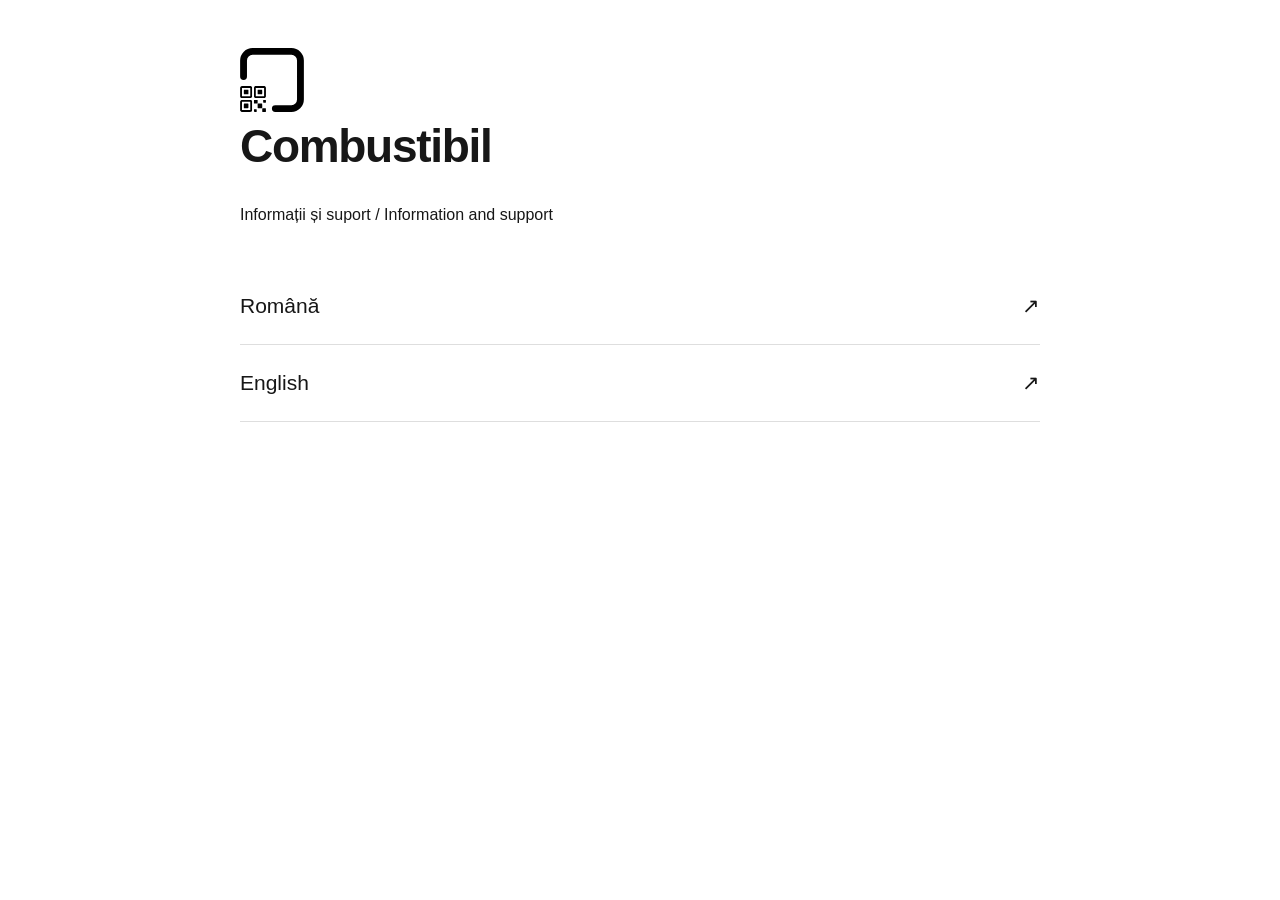
==== index.html @ 28104352 "Publish bilingual Combustibil legal and support pages" ====
<!doctype html><html lang="ro"><head><meta charset="utf-8"><meta name="viewport" content="width=device-width, initial-scale=1"><title>Combustibil — Informații / Information</title><link rel="stylesheet" href="styles.css"><link rel="icon" href="logo.svg" type="image/svg+xml"></head><body><main><img src="logo.svg" alt="" width="64" height="64"><h1>Combustibil</h1><p>Informații și suport / Information and support</p><ul class="pages"><li><a href="ro/index.html" lang="ro">Română <span aria-hidden="true">↗</span></a></li><li><a href="en/index.html" lang="en">English <span aria-hidden="true">↗</span></a></li></ul></main></body></html>
---- styles.css ----
:root{font-family:-apple-system,BlinkMacSystemFont,"Segoe UI",sans-serif;color:#171717;background:#fff;font-synthesis:none;line-height:1.7;color-scheme:light}*{box-sizing:border-box}body{margin:0}header,nav,main,footer{width:min(100% - 48px,800px);margin-inline:auto}header{display:flex;align-items:center;justify-content:space-between;gap:24px;padding:32px 0}a{color:inherit;text-underline-offset:4px;overflow-wrap:anywhere}a:hover{text-decoration-thickness:2px}a:focus-visible{outline:3px solid #171717;outline-offset:5px;border-radius:2px}.brand{display:flex;align-items:center;gap:12px;font-size:21px;font-weight:750;letter-spacing:-.5px;text-decoration:none}.brand img{object-fit:contain}.language{font-size:14px}nav{display:flex;flex-wrap:wrap;gap:12px 24px;border-block:1px solid #dedede;padding:15px 0;font-size:14px}nav a{text-decoration:none}nav a[aria-current]{font-weight:750;text-decoration:underline}main{padding:48px 0 64px;min-height:60vh}h1{font-size:clamp(30px,5.5vw,46px);line-height:1.15;letter-spacing:-1.3px;font-weight:750;margin:0 0 28px;text-wrap:balance}h2{font-size:22px;line-height:1.35;letter-spacing:-.35px;margin:38px 0 12px}p{margin:0 0 18px;overflow-wrap:anywhere}.intro{font-size:20px;max-width:620px}.pages{padding:0;list-style:none;margin:40px 0}.pages li{border-bottom:1px solid #dedede}.pages a{display:flex;justify-content:space-between;gap:20px;padding:20px 0;font-size:21px;text-decoration:none}.pages a:hover{text-decoration:underline}footer{border-top:1px solid #dedede;padding:24px 0 40px;font-size:13px}footer p{margin-bottom:5px}.skip{position:absolute;left:24px;top:-100px;background:white;padding:8px 16px}.skip:focus{top:8px;z-index:2}@media(max-width:480px){header,nav,main,footer{width:calc(100% - 40px)}header{padding:24px 0}main{padding-top:32px}nav{gap:10px 20px}h2{font-size:20px}}@media print{header,nav,.skip,.language,footer{display:none}main{width:100%;padding:0}h1{font-size:26pt}h2{break-after:avoid;font-size:16pt}p{orphans:3;widows:3}a{text-decoration:none}}
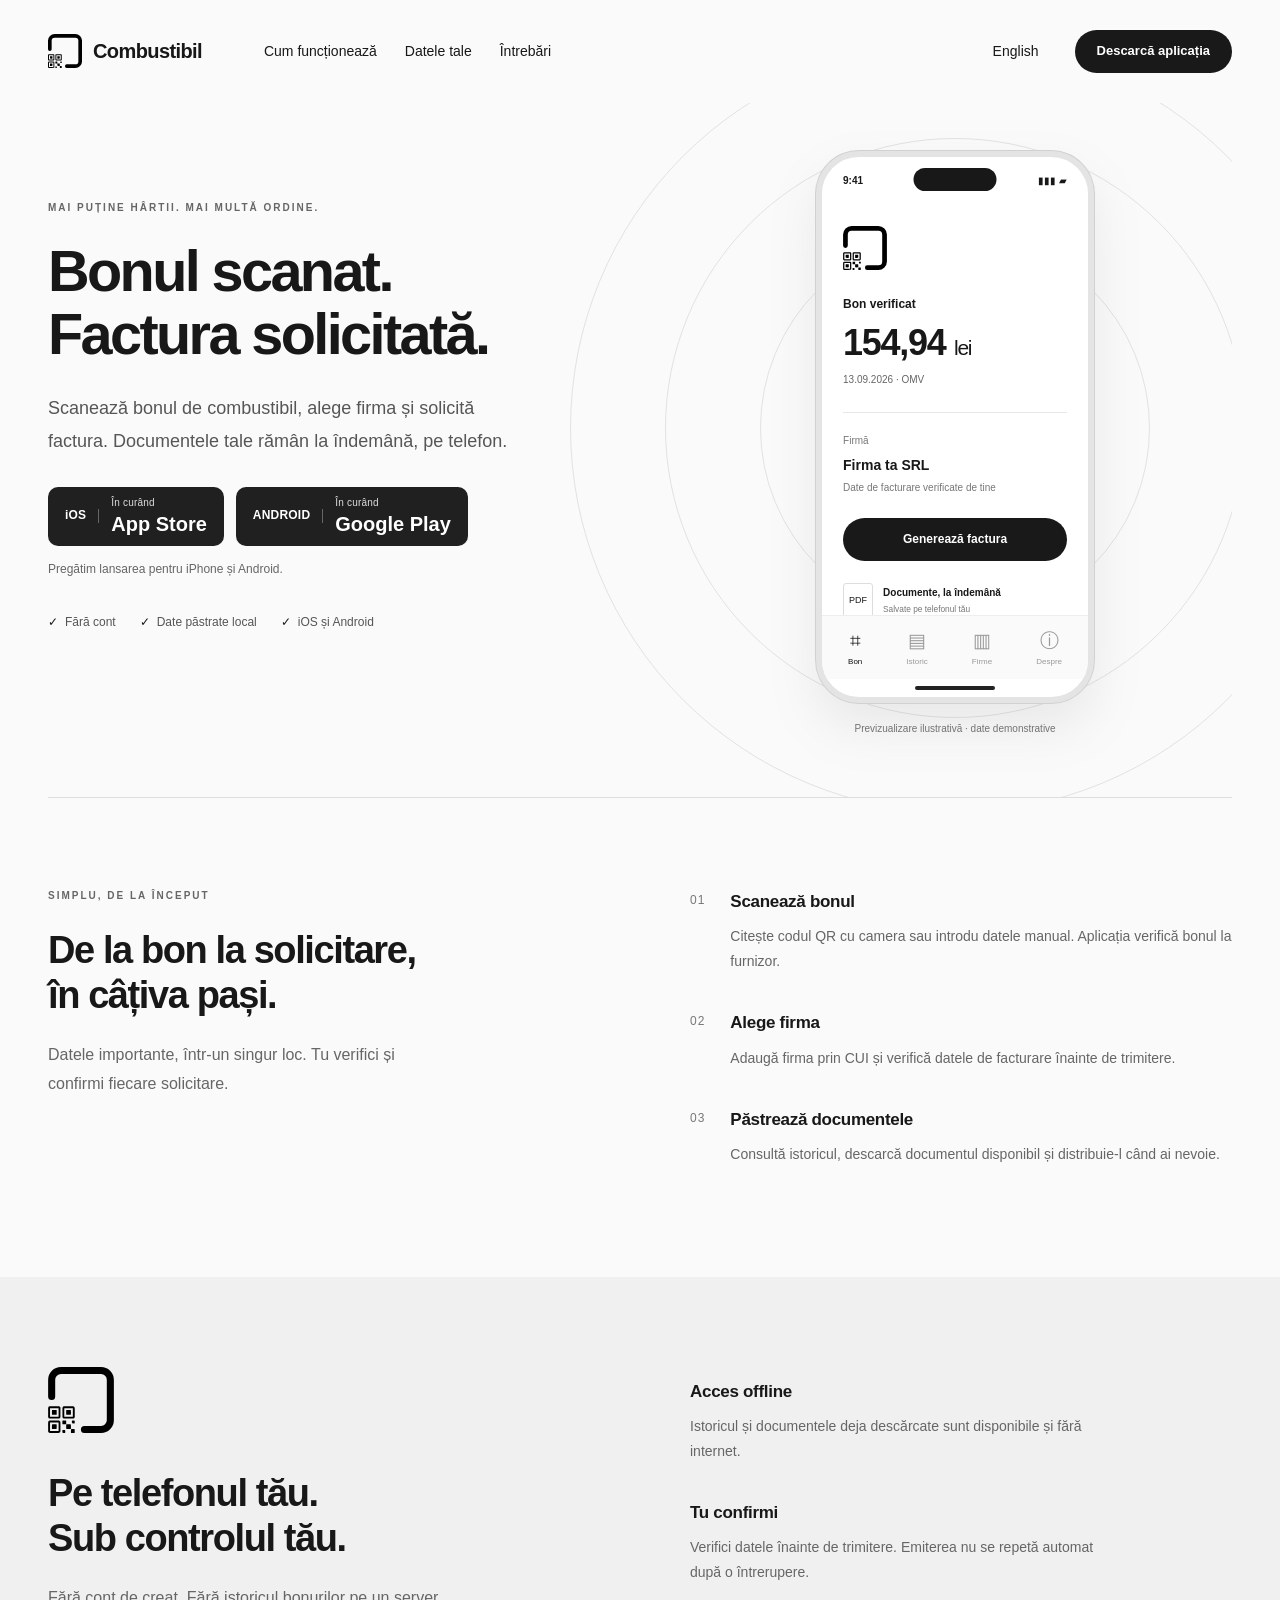
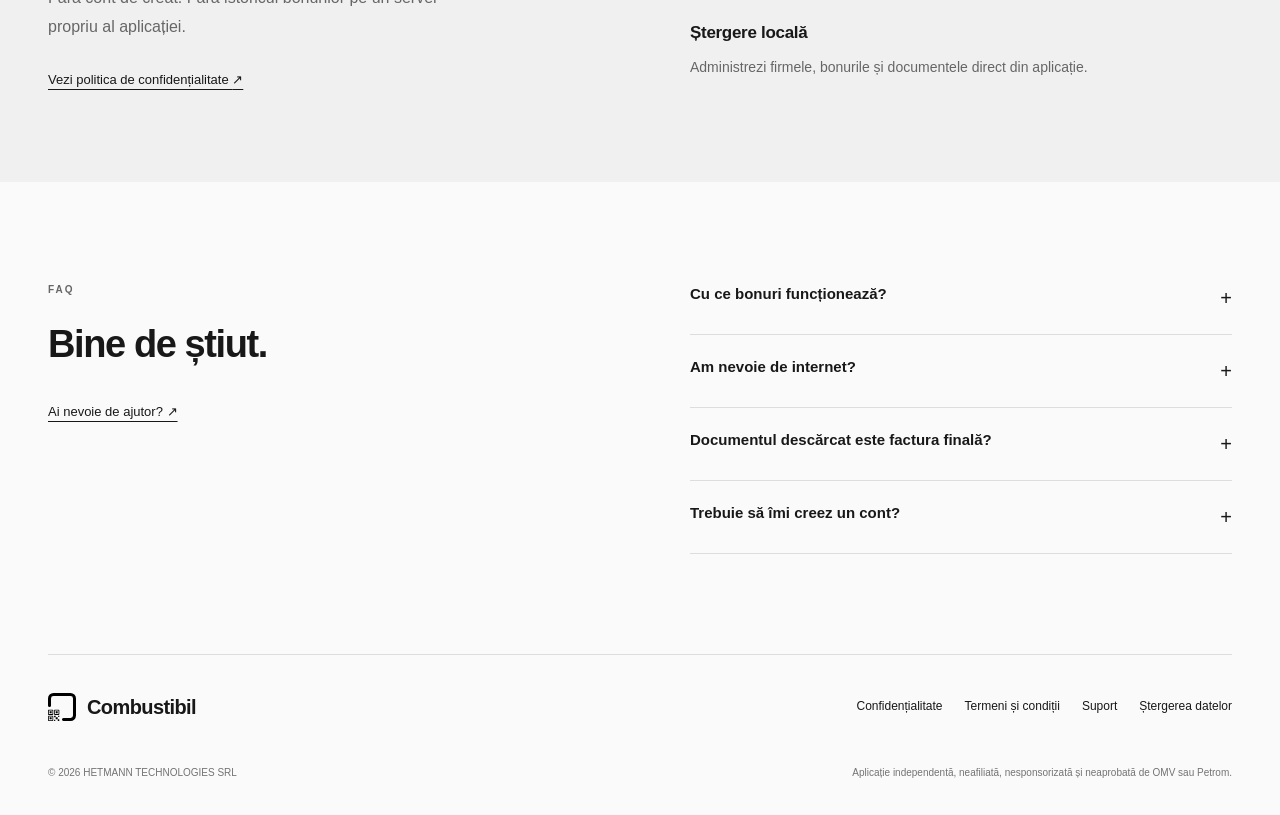
==== commit a1930889: "Add bilingual app landing inspired by Pocket" ====
--- a/index.html
+++ b/index.html
@@ -1 +1,10 @@
-<!doctype html><html lang="ro"><head><meta charset="utf-8"><meta name="viewport" content="width=device-width, initial-scale=1"><title>Combustibil — Informații / Information</title><link rel="stylesheet" href="styles.css"><link rel="icon" href="logo.svg" type="image/svg+xml"></head><body><main><img src="logo.svg" alt="" width="64" height="64"><h1>Combustibil</h1><p>Informații și suport / Information and support</p><ul class="pages"><li><a href="ro/index.html" lang="ro">Română <span aria-hidden="true">↗</span></a></li><li><a href="en/index.html" lang="en">English <span aria-hidden="true">↗</span></a></li></ul></main></body></html>+<!doctype html>
+<html lang="ro"><head><meta charset="utf-8"><meta name="viewport" content="width=device-width,initial-scale=1"><title>Combustibil · Bonuri și facturi, pe telefon</title><meta name="description" content="Scanează bonul de combustibil, alege firma și solicită factura. Documentele tale rămân la îndemână, pe telefon."><meta name="color-scheme" content="light"><link rel="icon" type="image/svg+xml" href="logo.svg"><link rel="stylesheet" href="home.css"><link rel="alternate" hreflang="en" href="en/index.html"></head>
+<body><a class="skip" href="#main">Sari la conținut</a>
+<header class="wrap"><a class="brand" href="index.html"><img src="logo.svg" alt="" width="34" height="34">Combustibil</a><nav aria-label="Navigare"><a href="#how">Cum funcționează</a><a href="#privacy">Datele tale</a><a href="#faq">Întrebări</a></nav><a class="language" href="en/index.html" lang="en">English</a><a class="nav-cta" href="#download">Descarcă aplicația</a></header>
+<main id="main"><section class="hero wrap"><div class="hero-copy"><p class="eyebrow">MAI PUȚINE HÂRTII. MAI MULTĂ ORDINE.</p><h1>Bonul scanat.<br>Factura solicitată.</h1><p class="lead">Scanează bonul de combustibil, alege firma și solicită factura. Documentele tale rămân la îndemână, pe telefon.</p><div class="stores" id="download"><button class="store" type="button" disabled aria-label="App Store: În curând"><span class="store-os">iOS</span><span><small>În curând</small><strong>App Store</strong></span></button><button class="store" type="button" disabled aria-label="Google Play: În curând"><span class="store-os">ANDROID</span><span><small>În curând</small><strong>Google Play</strong></span></button></div><p class="availability">Pregătim lansarea pentru iPhone și Android.</p><ul class="benefits"><li>Fără cont</li><li>Date păstrate local</li><li>iOS și Android</li></ul></div>
+<figure class="showcase"><div class="orbit orbit-one"></div><div class="orbit orbit-two"></div><div class="orbit orbit-three"></div><div class="phone"><div class="island"></div><div class="status"><span>9:41</span><span>▮▮▮ ▰</span></div><div class="phone-content"><img class="app-logo" src="logo.svg" width="44" height="44" alt=""><div class="receipt-status">Bon verificat</div><div class="amount">154,94 <span>lei</span></div><p class="receipt-info">13.09.2026 · OMV</p><div class="receipt-rule"></div><span class="field-label">Firmă</span><strong class="company">Firma ta SRL</strong><p class="company-note">Date de facturare verificate de tine</p><div class="fake-button">Generează factura</div><div class="document"><span>PDF</span><div><strong>Documente, la îndemână</strong><small>Salvate pe telefonul tău</small></div></div></div><div class="phone-tabs"><span class="active">⌗<small>Bon</small></span><span>▤<small>Istoric</small></span><span>▥<small>Firme</small></span><span>ⓘ<small>Despre</small></span></div><div class="home-indicator"></div></div><figcaption>Previzualizare ilustrativă · date demonstrative</figcaption></figure></section>
+<section class="how wrap" id="how"><div><p class="eyebrow">SIMPLU, DE LA ÎNCEPUT</p><h2>De la bon la solicitare,<br>în câțiva pași.</h2><p class="section-intro">Datele importante, într-un singur loc. Tu verifici și confirmi fiecare solicitare.</p></div><ol class="steps"><li><span class="step-number">01</span><div><h3>Scanează bonul</h3><p>Citește codul QR cu camera sau introdu datele manual. Aplicația verifică bonul la furnizor.</p></div></li><li><span class="step-number">02</span><div><h3>Alege firma</h3><p>Adaugă firma prin CUI și verifică datele de facturare înainte de trimitere.</p></div></li><li><span class="step-number">03</span><div><h3>Păstrează documentele</h3><p>Consultă istoricul, descarcă documentul disponibil și distribuie-l când ai nevoie.</p></div></li></ol></section>
+<section class="privacy" id="privacy"><div class="wrap privacy-grid"><div><img src="logo.svg" width="66" height="66" alt=""><h2>Pe telefonul tău.<br>Sub controlul tău.</h2><p class="section-intro">Fără cont de creat. Fără istoricul bonurilor pe un server propriu al aplicației.</p><a class="text-link" href="ro/privacy.html">Vezi politica de confidențialitate <span aria-hidden="true">↗</span></a></div><div class="privacy-features"><div><h3>Acces offline</h3><p>Istoricul și documentele deja descărcate sunt disponibile și fără internet.</p></div><div><h3>Tu confirmi</h3><p>Verifici datele înainte de trimitere. Emiterea nu se repetă automat după o întrerupere.</p></div><div><h3>Ștergere locală</h3><p>Administrezi firmele, bonurile și documentele direct din aplicație.</p></div></div></div></section>
+<section class="faq wrap" id="faq"><div><p class="eyebrow">FAQ</p><h2>Bine de știut.</h2><a class="text-link" href="ro/support.html">Ai nevoie de ajutor? ↗</a></div><div><details><summary>Cu ce bonuri funcționează?</summary><p>Aplicația se conectează la serviciile de facturare OMV și Petrom din România. Eligibilitatea bonurilor și termenele de facturare sunt stabilite de furnizor.</p></details><details><summary>Am nevoie de internet?</summary><p>Da, pentru verificarea bonului, căutarea firmei, trimiterea solicitării și descărcarea documentelor. Istoricul și fișierele descărcate sunt accesibile offline.</p></details><details><summary>Documentul descărcat este factura finală?</summary><p>Documentul disponibil în portal poate fi o solicitare de facturare. Verifică statutul facturii la furnizor și, când este aplicabil, în SPV.</p></details><details><summary>Trebuie să îmi creez un cont?</summary><p>Nu. Datele firmelor, istoricul și documentele sunt păstrate local. Aplicația contactează furnizorii pentru facturare și Expo pentru actualizări tehnice.</p></details></div></section></main>
+<footer class="wrap"><div class="footer-top"><a class="brand" href="index.html"><img src="logo.svg" alt="" width="28" height="28">Combustibil</a><div class="legal-links"><a href="ro/privacy.html">Confidențialitate</a><a href="ro/terms.html">Termeni și condiții</a><a href="ro/support.html">Suport</a><a href="ro/deletion.html">Ștergerea datelor</a></div></div><div class="footer-bottom"><p>© 2026 <a href="https://hetmann.tech">HETMANN TECHNOLOGIES SRL</a></p><p>Aplicație independentă, neafiliată, nesponsorizată și neaprobată de OMV sau Petrom.</p></div></footer></body></html>
--- a/home.css
+++ b/home.css
@@ -0,0 +1 @@
+:root{font-family:-apple-system,BlinkMacSystemFont,"Segoe UI",sans-serif;color:#181818;background:#fafafa;line-height:1.6;font-synthesis:none;color-scheme:light}*{box-sizing:border-box}html{scroll-behavior:smooth;scroll-padding-top:24px}body{margin:0}a{color:inherit;text-decoration:none}button{font:inherit}a:focus-visible,summary:focus-visible{outline:3px solid #555;outline-offset:6px}a:hover{text-decoration:underline;text-underline-offset:5px}.wrap{width:min(1184px,calc(100% - 64px));margin:auto}skip,.skip{position:absolute;top:-100px}.skip:focus{top:10px;left:10px;z-index:10;background:#fff;padding:10px}header{display:flex;align-items:center;gap:36px;padding:30px 0}.brand{display:inline-flex;gap:11px;align-items:center;font-size:20px;font-weight:700;letter-spacing:-.6px;white-space:nowrap}.brand img{object-fit:contain}nav{display:flex;gap:28px;margin-left:26px;font-size:14px}.language{margin-left:auto;font-size:14px}.nav-cta{background:#191919;color:white;border-radius:999px;padding:11px 22px;font-size:13px;font-weight:600;white-space:nowrap}.hero{display:grid;grid-template-columns:1.08fr 1fr;align-items:center;min-height:660px;gap:32px;padding:40px 0 60px;overflow:hidden}.hero-copy{position:relative;z-index:1;padding-bottom:36px}.eyebrow{font-size:10px;font-weight:650;letter-spacing:2px;margin:0 0 24px;color:#666}h1{font-size:clamp(42px,4.5vw,62px);font-weight:650;line-height:1.1;letter-spacing:-2.6px;margin:0 0 26px}.lead{font-size:18px;line-height:1.8;color:#565656;max-width:465px;margin:0 0 30px}.stores{display:flex;flex-wrap:wrap;gap:12px;scroll-margin-top:40px}.store{border:0;display:flex;align-items:center;gap:12px;background:#202020;color:#fff;padding:10px 17px;border-radius:10px;text-align:left;min-width:170px;line-height:1.15}.store:disabled{cursor:default;opacity:1}.store small{display:block;font-size:10px;letter-spacing:.2px;margin-bottom:4px;color:#ddd}.store strong{font-size:20px;font-weight:550;white-space:nowrap}.store-os{font-size:12px;font-weight:700;border-right:1px solid #666;padding-right:12px;letter-spacing:.2px}.availability{font-size:12px;color:#666;margin:14px 0 34px}.benefits{display:flex;flex-wrap:wrap;gap:12px 24px;padding:0;list-style:none;font-size:12px;color:#555}.benefits li:before{content:'✓';margin-right:7px;color:#171717}.showcase{position:relative;isolation:isolate;margin:0;display:flex;align-items:center;flex-direction:column;padding:8px 0 0}.orbit{position:absolute;border:1px solid #e2e2e2;border-radius:50%;z-index:-1;left:50%;top:48%;transform:translate(-50%,-50%);aspect-ratio:1}.orbit-one{width:390px}.orbit-two{width:580px}.orbit-three{width:770px}.phone{position:relative;width:278px;height:552px;border:6px solid #e4e4e4;border-radius:43px;background:#fff;box-shadow:0 0 0 1px #d1d1d1,0 24px 50px #7772;overflow:hidden}.island{position:absolute;top:11px;left:50%;transform:translateX(-50%);width:83px;height:23px;background:#181818;border-radius:16px}.status{padding:16px 21px;display:flex;justify-content:space-between;font-size:10px;font-weight:700}.phone-content{padding:21px}.app-logo{margin-bottom:18px}.receipt-status{font-size:12px;font-weight:600;margin-bottom:6px}.amount{font-size:36px;letter-spacing:-1.3px;font-weight:700;line-height:1.2}.amount span{font-size:21px;font-weight:500}.receipt-info{font-size:10px;color:#666;margin:8px 0 24px}.receipt-rule{height:1px;background:#e7e7e7;margin-bottom:20px}.field-label{font-size:10px;color:#777;display:block}.company{font-size:14px;display:block;margin-top:5px}.company-note{font-size:10px;color:#777;margin:4px 0 22px}.fake-button{font-size:12px;text-align:center;background:#191919;color:white;padding:12px 5px;border-radius:30px;font-weight:600}.document{display:flex;gap:10px;align-items:center;margin-top:22px;font-size:10px}.document>span{font-size:9px;border:1px solid #ddd;padding:9px 5px;border-radius:3px}.document strong{display:block;font-size:10px}.document small{color:#777}.phone-tabs{display:flex;justify-content:space-around;padding:10px 4px;background:#fafafa;position:absolute;bottom:18px;left:0;right:0;border-top:1px solid #eee;font-size:19px;color:#999}.phone-tabs small{display:block;font-size:8px}.phone-tabs span{text-align:center}.phone-tabs .active{color:#111}.home-indicator{position:absolute;width:80px;height:4px;border-radius:8px;background:#222;bottom:7px;left:50%;transform:translateX(-50%)}figcaption{font-size:10px;color:#737373;margin-top:18px}.how{display:grid;grid-template-columns:1fr 1fr;gap:100px;padding-top:90px;padding-bottom:110px;border-top:1px solid #dedede}h2{font-size:38px;line-height:1.18;letter-spacing:-1.4px;font-weight:600;margin:0 0 24px}.section-intro{font-size:16px;line-height:1.8;color:#666;max-width:400px}.steps{list-style:none;padding:0;margin:0}.steps li{display:flex;gap:25px;margin-bottom:35px}.steps li:last-child{margin-bottom:0}.step-number{font-size:12px;color:#777;padding-top:3px;letter-spacing:1px}h3{font-size:17px;margin:0 0 9px;letter-spacing:-.3px;font-weight:600}.steps p,.privacy-features p{font-size:14px;color:#666;line-height:1.8;margin:0}.privacy{background:#f0f0f0;padding:90px 0}.privacy-grid{display:grid;grid-template-columns:1fr 1fr;gap:100px;align-items:center}.privacy-grid img{margin-bottom:30px}.text-link{display:inline-block;font-size:13px;text-decoration:underline;text-underline-offset:5px;margin-top:12px}.privacy-features{display:grid;gap:34px;max-width:430px}.faq{display:grid;grid-template-columns:1fr 1fr;gap:100px;padding-top:100px;padding-bottom:100px}details{border-bottom:1px solid #ddd;padding:20px 0}details:first-child{padding-top:0}summary{font-size:15px;font-weight:600;cursor:pointer;list-style:none;display:flex;justify-content:space-between;gap:20px}summary::-webkit-details-marker{display:none}summary:after{content:'+';font-size:20px;font-weight:400}details[open] summary:after{content:'−'}details p{font-size:14px;color:#666;line-height:1.8;margin:18px 25px 0 0}footer{border-top:1px solid #ddd;padding:36px 0 24px}.footer-top,.footer-bottom{display:flex;justify-content:space-between;gap:30px}.legal-links{display:flex;gap:22px;flex-wrap:wrap;align-items:center;font-size:12px}.footer-bottom{margin-top:32px;font-size:10px;color:#737373}.footer-bottom p:last-child{max-width:410px;text-align:right}@media(max-width:1000px){nav{gap:16px;margin-left:0}.wrap{width:calc(100% - 48px)}header{gap:20px}.how,.privacy-grid,.faq{gap:50px}.hero{gap:12px}h1{font-size:48px}.store{min-width:155px;padding:10px 12px}}@media(max-width:760px){.wrap{width:calc(100% - 40px)}header{flex-wrap:wrap;gap:16px;padding:24px 0}header nav{order:3;width:100%;justify-content:space-between;padding-top:12px;font-size:12px}.nav-cta{display:none}.hero{grid-template-columns:1fr;padding-top:40px;gap:30px}.hero-copy{padding-bottom:0}h1{font-size:46px;letter-spacing:-2px}.lead{font-size:16px;max-width:480px}.showcase{padding-top:12px}.hero{min-height:auto}.benefits{gap:10px 18px}.how,.privacy-grid,.faq{grid-template-columns:1fr;gap:35px}.how,.faq{padding-top:60px;padding-bottom:60px}.privacy{padding:60px 0}h2{font-size:32px}.footer-top,.footer-bottom{flex-direction:column;gap:20px}.footer-bottom{margin-top:22px}.footer-bottom p{margin:0}.footer-bottom p:last-child{text-align:left}.legal-links{gap:14px 22px}}@media(prefers-reduced-motion:reduce){html{scroll-behavior:auto}}
